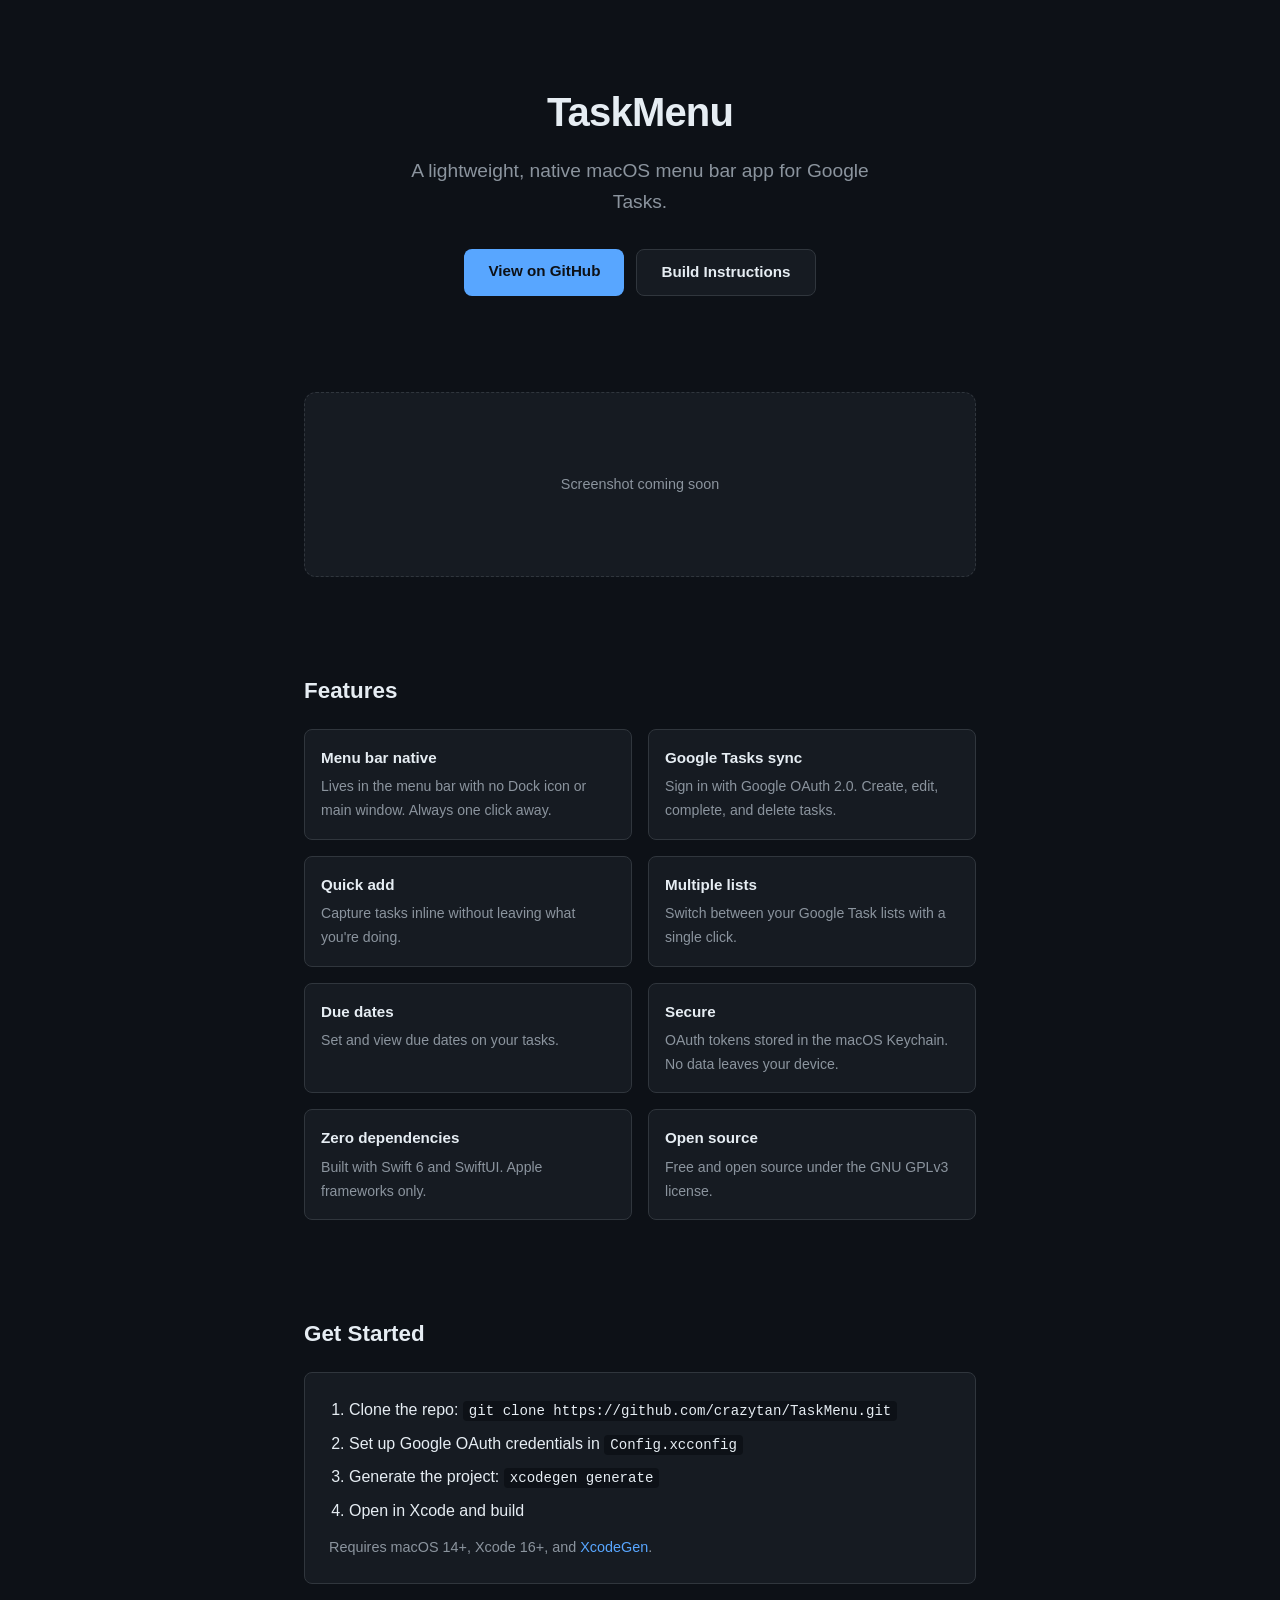
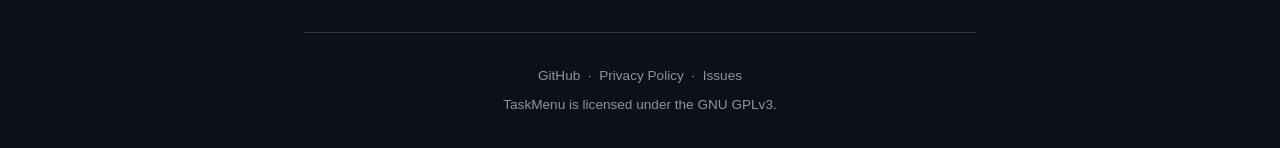
==== docs/index.html @ 393d97d3 "Add privacy policy and GitHub Pages landing page Co-Authored-By: Claude Opus 4.6 <noreply@anthropic." ====
<!DOCTYPE html>
<html lang="en">
<head>
    <meta charset="UTF-8">
    <meta name="viewport" content="width=device-width, initial-scale=1.0">
    <title>TaskMenu — Google Tasks in your Mac menu bar</title>
    <style>
        :root {
            --bg: #0d1117;
            --surface: #161b22;
            --border: #30363d;
            --text: #e6edf3;
            --text-muted: #8b949e;
            --accent: #58a6ff;
            --accent-hover: #79c0ff;
        }

        * {
            margin: 0;
            padding: 0;
            box-sizing: border-box;
        }

        body {
            font-family: -apple-system, BlinkMacSystemFont, "Segoe UI", Helvetica, Arial, sans-serif;
            background: var(--bg);
            color: var(--text);
            line-height: 1.6;
            -webkit-font-smoothing: antialiased;
        }

        a {
            color: var(--accent);
            text-decoration: none;
        }

        a:hover {
            color: var(--accent-hover);
            text-decoration: underline;
        }

        .container {
            max-width: 720px;
            margin: 0 auto;
            padding: 0 24px;
        }

        header {
            padding: 80px 0 48px;
            text-align: center;
        }

        header h1 {
            font-size: 2.5rem;
            font-weight: 700;
            letter-spacing: -0.02em;
            margin-bottom: 12px;
        }

        header .tagline {
            font-size: 1.2rem;
            color: var(--text-muted);
            max-width: 480px;
            margin: 0 auto;
        }

        .cta {
            margin-top: 32px;
            display: flex;
            gap: 12px;
            justify-content: center;
            flex-wrap: wrap;
        }

        .cta a {
            display: inline-block;
            padding: 10px 24px;
            border-radius: 8px;
            font-weight: 600;
            font-size: 0.95rem;
            transition: background 0.2s;
        }

        .cta .primary {
            background: var(--accent);
            color: var(--bg);
        }

        .cta .primary:hover {
            background: var(--accent-hover);
            text-decoration: none;
        }

        .cta .secondary {
            background: var(--surface);
            border: 1px solid var(--border);
            color: var(--text);
        }

        .cta .secondary:hover {
            border-color: var(--text-muted);
            text-decoration: none;
        }

        .screenshot {
            margin: 48px 0;
            text-align: center;
        }

        .screenshot .placeholder {
            background: var(--surface);
            border: 1px dashed var(--border);
            border-radius: 12px;
            padding: 80px 24px;
            color: var(--text-muted);
            font-size: 0.9rem;
        }

        section {
            padding: 48px 0;
        }

        section h2 {
            font-size: 1.4rem;
            font-weight: 600;
            margin-bottom: 20px;
        }

        .features {
            list-style: none;
            display: grid;
            grid-template-columns: 1fr 1fr;
            gap: 16px;
        }

        .features li {
            background: var(--surface);
            border: 1px solid var(--border);
            border-radius: 8px;
            padding: 16px;
            font-size: 0.95rem;
        }

        .features li strong {
            display: block;
            margin-bottom: 4px;
        }

        .features li span {
            color: var(--text-muted);
            font-size: 0.88rem;
        }

        .build-steps {
            background: var(--surface);
            border: 1px solid var(--border);
            border-radius: 8px;
            padding: 24px;
        }

        .build-steps ol {
            padding-left: 20px;
        }

        .build-steps li {
            margin-bottom: 8px;
        }

        .build-steps code {
            background: var(--bg);
            padding: 2px 6px;
            border-radius: 4px;
            font-size: 0.88rem;
        }

        footer {
            border-top: 1px solid var(--border);
            padding: 32px 0;
            text-align: center;
            color: var(--text-muted);
            font-size: 0.85rem;
        }

        footer a {
            color: var(--text-muted);
        }

        footer a:hover {
            color: var(--accent);
        }

        @media (max-width: 600px) {
            header {
                padding: 48px 0 32px;
            }

            header h1 {
                font-size: 1.8rem;
            }

            .features {
                grid-template-columns: 1fr;
            }
        }
    </style>
</head>
<body>
    <div class="container">
        <header>
            <h1>TaskMenu</h1>
            <p class="tagline">A lightweight, native macOS menu bar app for Google Tasks.</p>
            <div class="cta">
                <a href="https://github.com/crazytan/TaskMenu" class="primary">View on GitHub</a>
                <a href="https://github.com/crazytan/TaskMenu#installation" class="secondary">Build Instructions</a>
            </div>
        </header>

        <div class="screenshot">
            <div class="placeholder">
                Screenshot coming soon
            </div>
        </div>

        <section>
            <h2>Features</h2>
            <ul class="features">
                <li>
                    <strong>Menu bar native</strong>
                    <span>Lives in the menu bar with no Dock icon or main window. Always one click away.</span>
                </li>
                <li>
                    <strong>Google Tasks sync</strong>
                    <span>Sign in with Google OAuth 2.0. Create, edit, complete, and delete tasks.</span>
                </li>
                <li>
                    <strong>Quick add</strong>
                    <span>Capture tasks inline without leaving what you're doing.</span>
                </li>
                <li>
                    <strong>Multiple lists</strong>
                    <span>Switch between your Google Task lists with a single click.</span>
                </li>
                <li>
                    <strong>Due dates</strong>
                    <span>Set and view due dates on your tasks.</span>
                </li>
                <li>
                    <strong>Secure</strong>
                    <span>OAuth tokens stored in the macOS Keychain. No data leaves your device.</span>
                </li>
                <li>
                    <strong>Zero dependencies</strong>
                    <span>Built with Swift 6 and SwiftUI. Apple frameworks only.</span>
                </li>
                <li>
                    <strong>Open source</strong>
                    <span>Free and open source under the GNU GPLv3 license.</span>
                </li>
            </ul>
        </section>

        <section>
            <h2>Get Started</h2>
            <div class="build-steps">
                <ol>
                    <li>Clone the repo: <code>git clone https://github.com/crazytan/TaskMenu.git</code></li>
                    <li>Set up Google OAuth credentials in <code>Config.xcconfig</code></li>
                    <li>Generate the project: <code>xcodegen generate</code></li>
                    <li>Open in Xcode and build</li>
                </ol>
                <p style="margin-top: 12px; font-size: 0.9rem; color: var(--text-muted);">
                    Requires macOS 14+, Xcode 16+, and <a href="https://github.com/yonaskolb/XcodeGen">XcodeGen</a>.
                </p>
            </div>
        </section>

        <footer>
            <p>
                <a href="https://github.com/crazytan/TaskMenu">GitHub</a>
                &nbsp;&middot;&nbsp;
                <a href="privacy">Privacy Policy</a>
                &nbsp;&middot;&nbsp;
                <a href="https://github.com/crazytan/TaskMenu/issues">Issues</a>
            </p>
            <p style="margin-top: 8px;">TaskMenu is licensed under the <a href="https://github.com/crazytan/TaskMenu/blob/main/LICENSE">GNU GPLv3</a>.</p>
        </footer>
    </div>
</body>
</html>
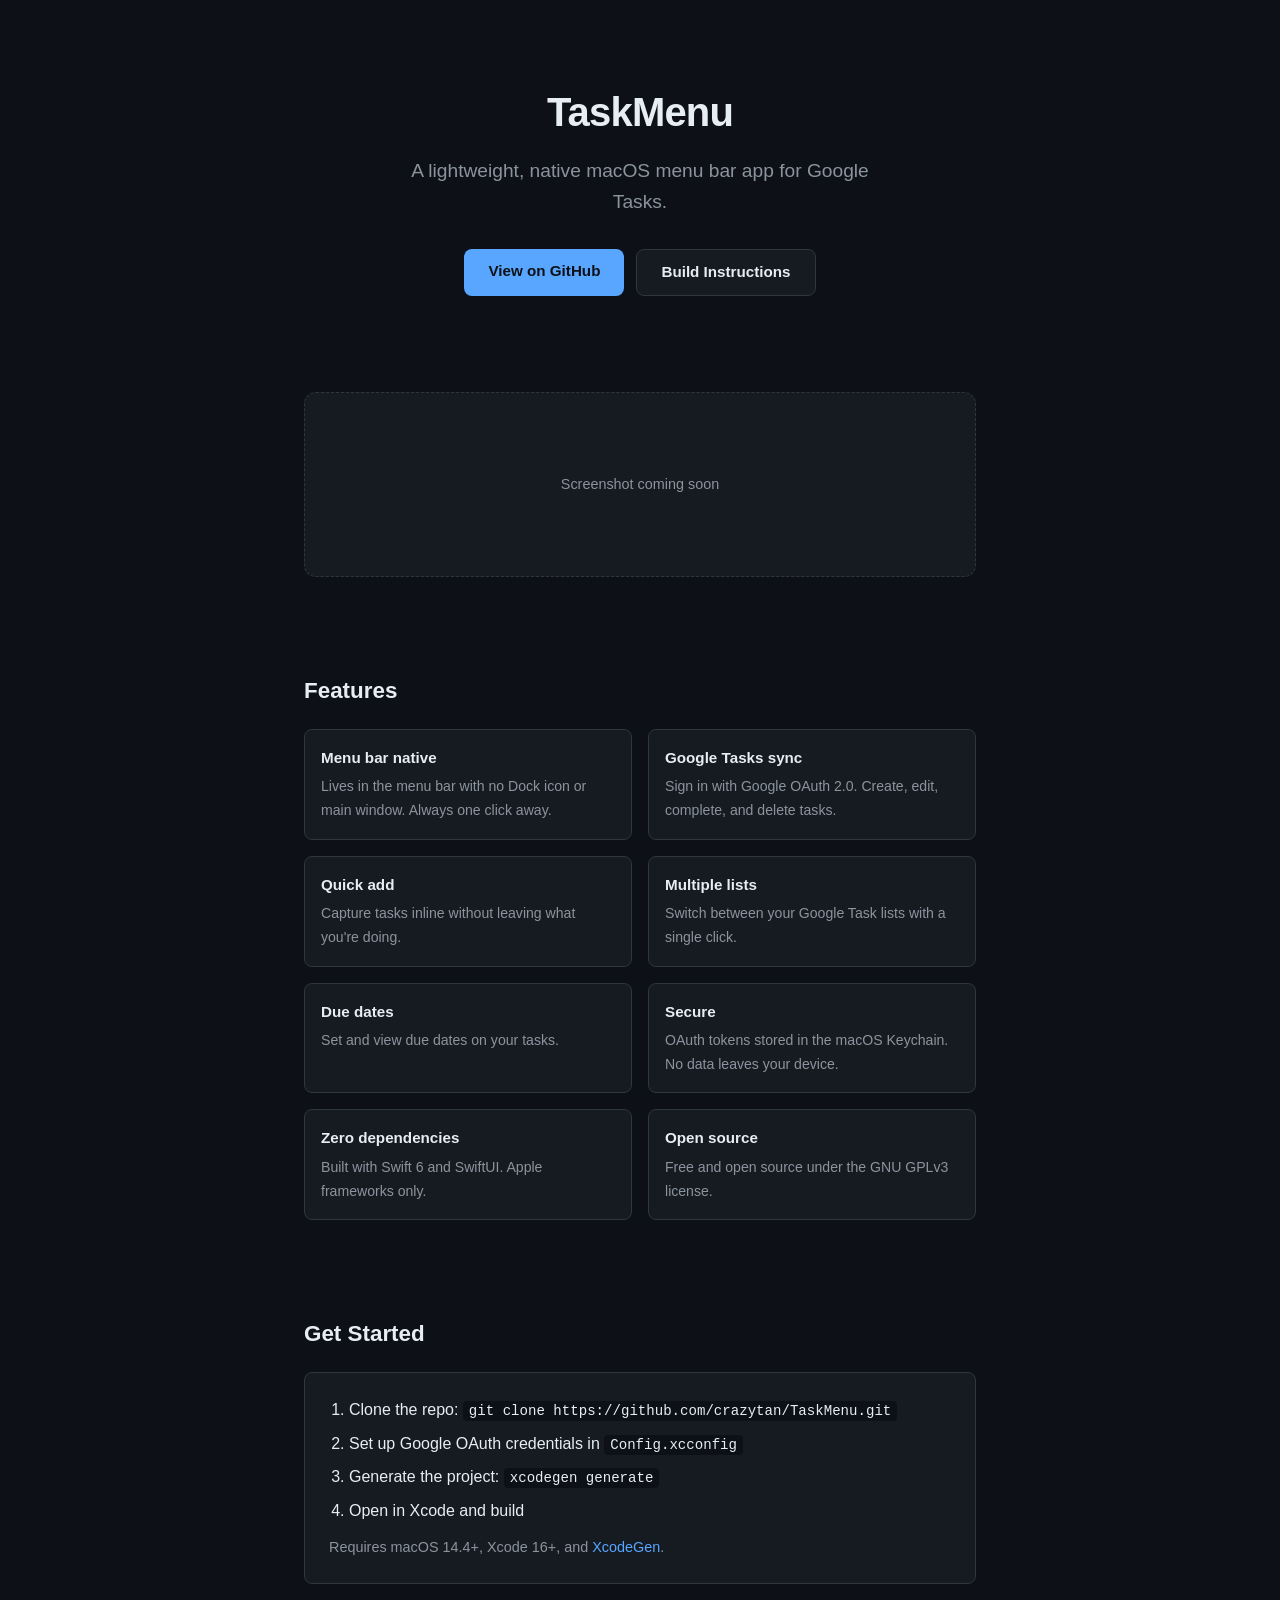
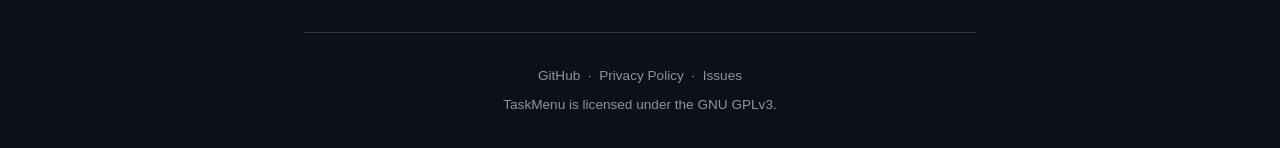
==== commit 57ab43d7: "Address App Review OAuth feedback" ====
--- a/docs/index.html
+++ b/docs/index.html
@@ -269,7 +269,7 @@
                     <li>Open in Xcode and build</li>
                 </ol>
                 <p style="margin-top: 12px; font-size: 0.9rem; color: var(--text-muted);">
-                    Requires macOS 14+, Xcode 16+, and <a href="https://github.com/yonaskolb/XcodeGen">XcodeGen</a>.
+                    Requires macOS 14.4+, Xcode 16+, and <a href="https://github.com/yonaskolb/XcodeGen">XcodeGen</a>.
                 </p>
             </div>
         </section>
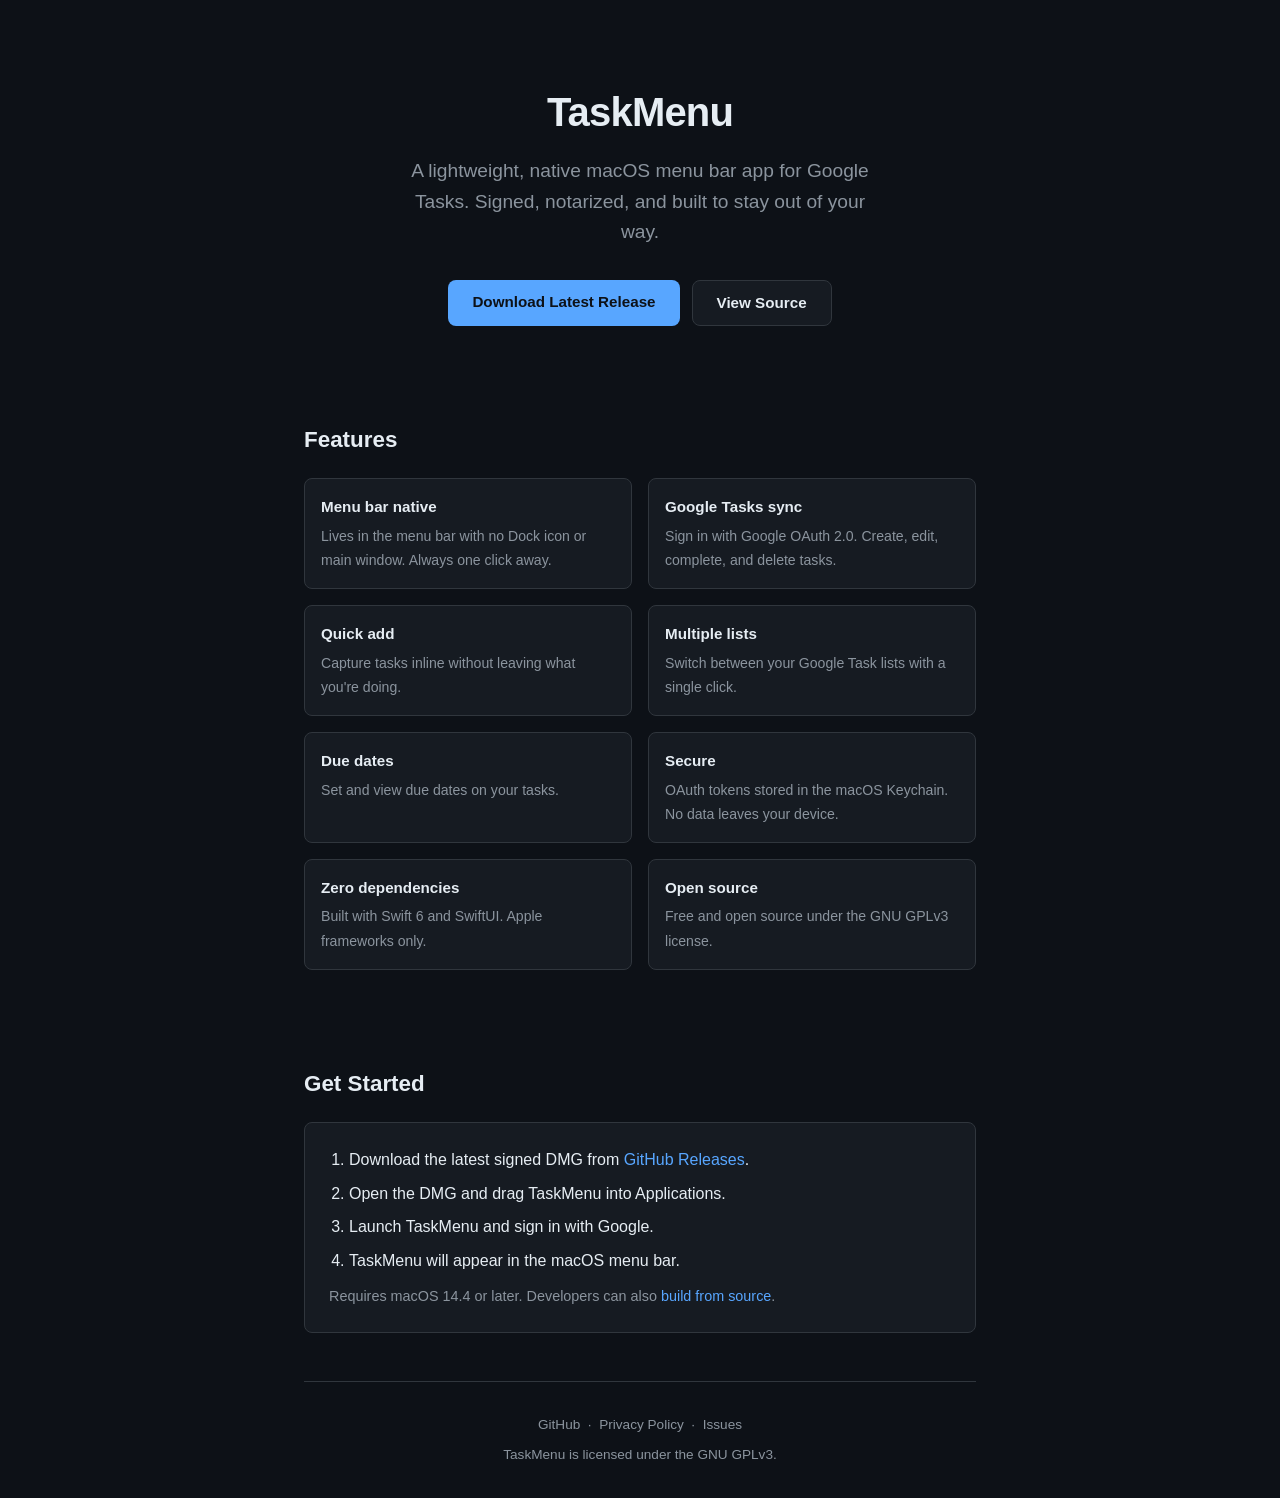
==== commit a92a3c2c: "Update launch wording" ====
--- a/docs/index.html
+++ b/docs/index.html
@@ -208,18 +208,12 @@
     <div class="container">
         <header>
             <h1>TaskMenu</h1>
-            <p class="tagline">A lightweight, native macOS menu bar app for Google Tasks.</p>
+            <p class="tagline">A lightweight, native macOS menu bar app for Google Tasks. Signed, notarized, and built to stay out of your way.</p>
             <div class="cta">
-                <a href="https://github.com/crazytan/TaskMenu" class="primary">View on GitHub</a>
-                <a href="https://github.com/crazytan/TaskMenu#installation" class="secondary">Build Instructions</a>
+                <a href="https://github.com/crazytan/TaskMenu/releases/latest" class="primary">Download Latest Release</a>
+                <a href="https://github.com/crazytan/TaskMenu" class="secondary">View Source</a>
             </div>
         </header>
-
-        <div class="screenshot">
-            <div class="placeholder">
-                Screenshot coming soon
-            </div>
-        </div>
 
         <section>
             <h2>Features</h2>
@@ -263,13 +257,13 @@
             <h2>Get Started</h2>
             <div class="build-steps">
                 <ol>
-                    <li>Clone the repo: <code>git clone https://github.com/crazytan/TaskMenu.git</code></li>
-                    <li>Set up Google OAuth credentials in <code>Config.xcconfig</code></li>
-                    <li>Generate the project: <code>xcodegen generate</code></li>
-                    <li>Open in Xcode and build</li>
+                    <li>Download the latest signed DMG from <a href="https://github.com/crazytan/TaskMenu/releases/latest">GitHub Releases</a>.</li>
+                    <li>Open the DMG and drag TaskMenu into Applications.</li>
+                    <li>Launch TaskMenu and sign in with Google.</li>
+                    <li>TaskMenu will appear in the macOS menu bar.</li>
                 </ol>
                 <p style="margin-top: 12px; font-size: 0.9rem; color: var(--text-muted);">
-                    Requires macOS 14.4+, Xcode 16+, and <a href="https://github.com/yonaskolb/XcodeGen">XcodeGen</a>.
+                    Requires macOS 14.4 or later. Developers can also <a href="https://github.com/crazytan/TaskMenu#installation">build from source</a>.
                 </p>
             </div>
         </section>
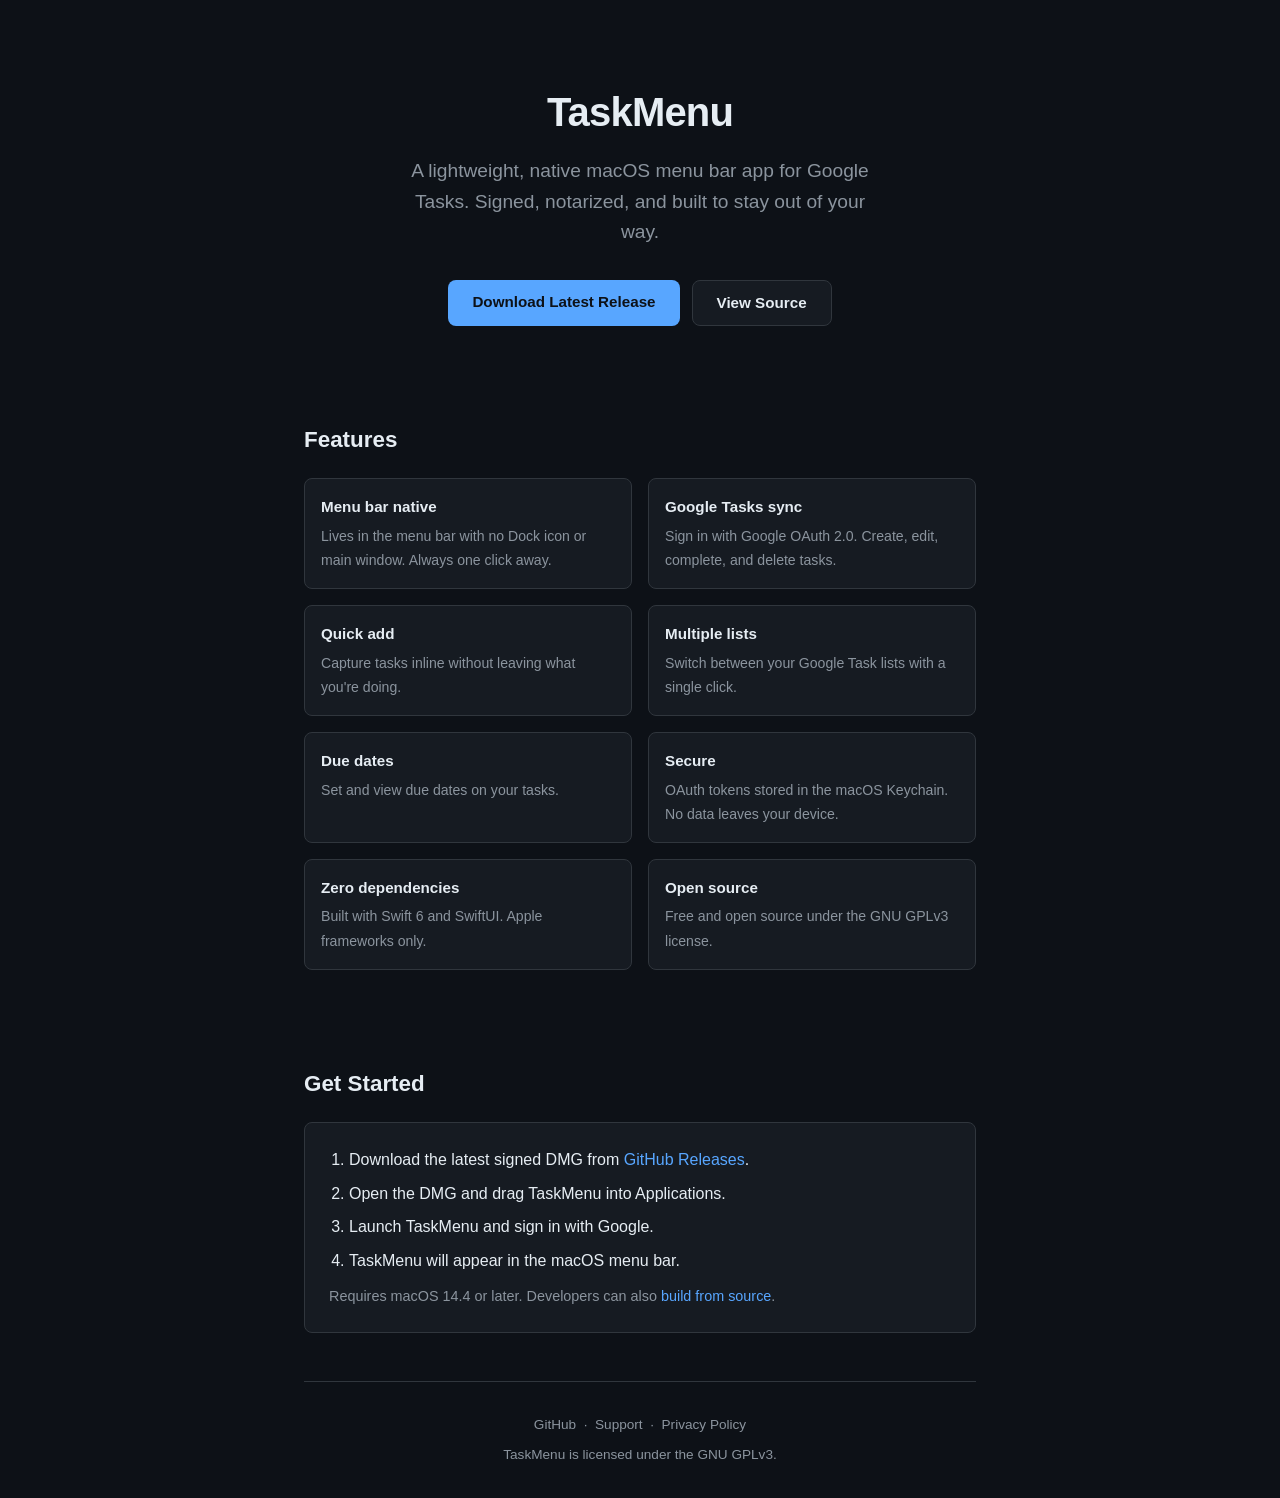
==== commit 6627a056: "Address App Store review feedback" ====
--- a/docs/index.html
+++ b/docs/index.html
@@ -272,9 +272,9 @@
             <p>
                 <a href="https://github.com/crazytan/TaskMenu">GitHub</a>
                 &nbsp;&middot;&nbsp;
+                <a href="support">Support</a>
+                &nbsp;&middot;&nbsp;
                 <a href="privacy">Privacy Policy</a>
-                &nbsp;&middot;&nbsp;
-                <a href="https://github.com/crazytan/TaskMenu/issues">Issues</a>
             </p>
             <p style="margin-top: 8px;">TaskMenu is licensed under the <a href="https://github.com/crazytan/TaskMenu/blob/main/LICENSE">GNU GPLv3</a>.</p>
         </footer>
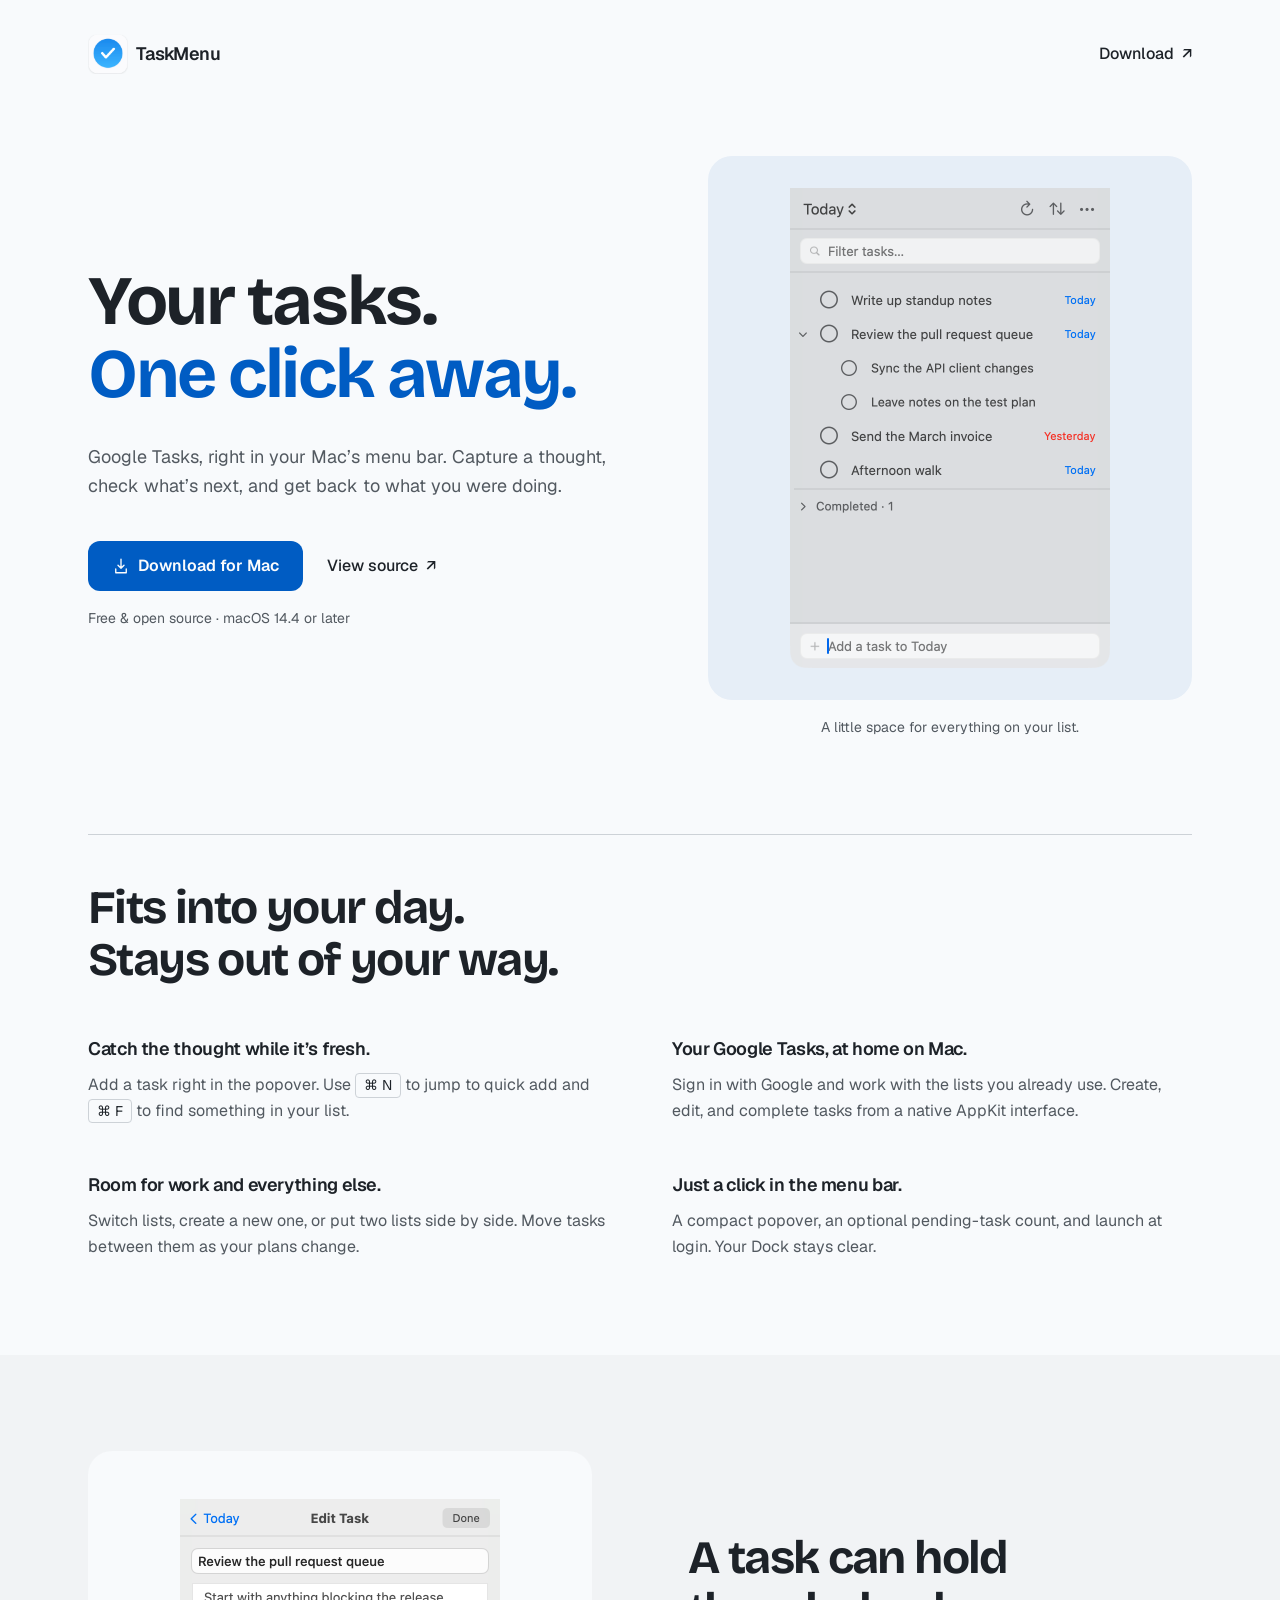
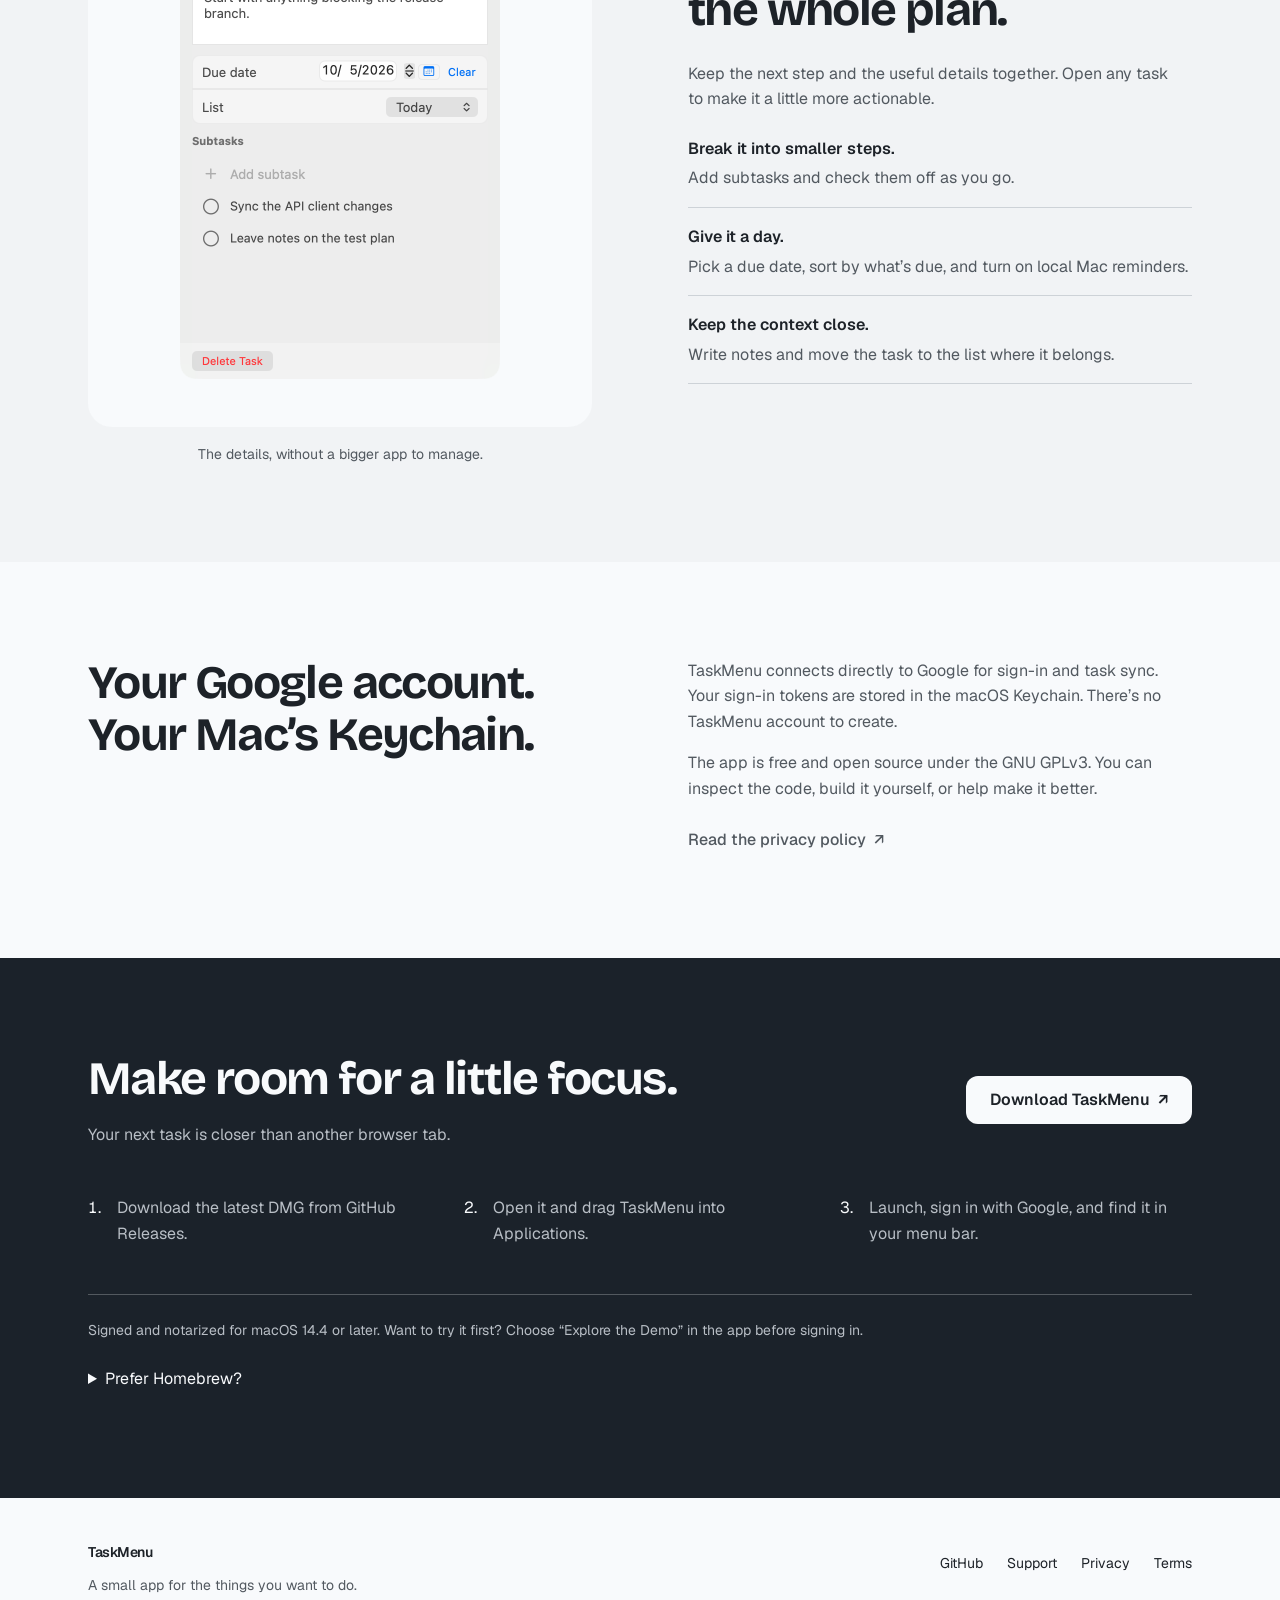
==== commit b76da954: "Redesign TaskMenu website with a native Mac visual tour" ====
--- a/docs/index.html
+++ b/docs/index.html
@@ -1,283 +1,145 @@
 <!DOCTYPE html>
 <html lang="en">
 <head>
-    <meta charset="UTF-8">
-    <meta name="viewport" content="width=device-width, initial-scale=1.0">
-    <title>TaskMenu — Google Tasks in your Mac menu bar</title>
-    <style>
-        :root {
-            --bg: #0d1117;
-            --surface: #161b22;
-            --border: #30363d;
-            --text: #e6edf3;
-            --text-muted: #8b949e;
-            --accent: #58a6ff;
-            --accent-hover: #79c0ff;
-        }
-
-        * {
-            margin: 0;
-            padding: 0;
-            box-sizing: border-box;
-        }
-
-        body {
-            font-family: -apple-system, BlinkMacSystemFont, "Segoe UI", Helvetica, Arial, sans-serif;
-            background: var(--bg);
-            color: var(--text);
-            line-height: 1.6;
-            -webkit-font-smoothing: antialiased;
-        }
-
-        a {
-            color: var(--accent);
-            text-decoration: none;
-        }
-
-        a:hover {
-            color: var(--accent-hover);
-            text-decoration: underline;
-        }
-
-        .container {
-            max-width: 720px;
-            margin: 0 auto;
-            padding: 0 24px;
-        }
-
-        header {
-            padding: 80px 0 48px;
-            text-align: center;
-        }
-
-        header h1 {
-            font-size: 2.5rem;
-            font-weight: 700;
-            letter-spacing: -0.02em;
-            margin-bottom: 12px;
-        }
-
-        header .tagline {
-            font-size: 1.2rem;
-            color: var(--text-muted);
-            max-width: 480px;
-            margin: 0 auto;
-        }
-
-        .cta {
-            margin-top: 32px;
-            display: flex;
-            gap: 12px;
-            justify-content: center;
-            flex-wrap: wrap;
-        }
-
-        .cta a {
-            display: inline-block;
-            padding: 10px 24px;
-            border-radius: 8px;
-            font-weight: 600;
-            font-size: 0.95rem;
-            transition: background 0.2s;
-        }
-
-        .cta .primary {
-            background: var(--accent);
-            color: var(--bg);
-        }
-
-        .cta .primary:hover {
-            background: var(--accent-hover);
-            text-decoration: none;
-        }
-
-        .cta .secondary {
-            background: var(--surface);
-            border: 1px solid var(--border);
-            color: var(--text);
-        }
-
-        .cta .secondary:hover {
-            border-color: var(--text-muted);
-            text-decoration: none;
-        }
-
-        .screenshot {
-            margin: 48px 0;
-            text-align: center;
-        }
-
-        .screenshot .placeholder {
-            background: var(--surface);
-            border: 1px dashed var(--border);
-            border-radius: 12px;
-            padding: 80px 24px;
-            color: var(--text-muted);
-            font-size: 0.9rem;
-        }
-
-        section {
-            padding: 48px 0;
-        }
-
-        section h2 {
-            font-size: 1.4rem;
-            font-weight: 600;
-            margin-bottom: 20px;
-        }
-
-        .features {
-            list-style: none;
-            display: grid;
-            grid-template-columns: 1fr 1fr;
-            gap: 16px;
-        }
-
-        .features li {
-            background: var(--surface);
-            border: 1px solid var(--border);
-            border-radius: 8px;
-            padding: 16px;
-            font-size: 0.95rem;
-        }
-
-        .features li strong {
-            display: block;
-            margin-bottom: 4px;
-        }
-
-        .features li span {
-            color: var(--text-muted);
-            font-size: 0.88rem;
-        }
-
-        .build-steps {
-            background: var(--surface);
-            border: 1px solid var(--border);
-            border-radius: 8px;
-            padding: 24px;
-        }
-
-        .build-steps ol {
-            padding-left: 20px;
-        }
-
-        .build-steps li {
-            margin-bottom: 8px;
-        }
-
-        .build-steps code {
-            background: var(--bg);
-            padding: 2px 6px;
-            border-radius: 4px;
-            font-size: 0.88rem;
-        }
-
-        footer {
-            border-top: 1px solid var(--border);
-            padding: 32px 0;
-            text-align: center;
-            color: var(--text-muted);
-            font-size: 0.85rem;
-        }
-
-        footer a {
-            color: var(--text-muted);
-        }
-
-        footer a:hover {
-            color: var(--accent);
-        }
-
-        @media (max-width: 600px) {
-            header {
-                padding: 48px 0 32px;
-            }
-
-            header h1 {
-                font-size: 1.8rem;
-            }
-
-            .features {
-                grid-template-columns: 1fr;
-            }
-        }
-    </style>
+  <meta charset="UTF-8">
+  <meta name="viewport" content="width=device-width, initial-scale=1">
+  <meta name="theme-color" content="#fafbfc">
+  <meta name="description" content="Google Tasks, one click away in your Mac menu bar. Capture tasks, organize lists, and keep track of due dates with TaskMenu. Free and open source.">
+  <meta property="og:title" content="TaskMenu — Your tasks. One click away.">
+  <meta property="og:description" content="A small, native Mac app for Google Tasks. Free, open source, and right in your menu bar.">
+  <meta property="og:type" content="website">
+  <meta property="og:url" content="https://taskmenu.crazytan.dev/">
+  <meta property="og:image" content="https://taskmenu.crazytan.dev/assets/app-icon.png">
+  <title>TaskMenu — Google Tasks in your Mac menu bar</title>
+  <link rel="canonical" href="https://taskmenu.crazytan.dev/">
+  <link rel="icon" href="assets/app-icon.png" type="image/png">
+  <link rel="preload" href="assets/fonts/bricolage-700.ttf" as="font" type="font/ttf" crossorigin>
+  <link rel="preload" href="assets/fonts/geist-400.ttf" as="font" type="font/ttf" crossorigin>
+  <link rel="stylesheet" href="styles.css">
 </head>
 <body>
-    <div class="container">
-        <header>
-            <h1>TaskMenu</h1>
-            <p class="tagline">A lightweight, native macOS menu bar app for Google Tasks. Signed, notarized, and built to stay out of your way.</p>
-            <div class="cta">
-                <a href="https://github.com/crazytan/TaskMenu/releases/latest" class="primary">Download Latest Release</a>
-                <a href="https://github.com/crazytan/TaskMenu" class="secondary">View Source</a>
-            </div>
-        </header>
+  <a class="skip-link" href="#main">Skip to content</a>
+  <header class="nav wrap">
+    <a class="brand" href="./" aria-label="TaskMenu home">
+      <img src="assets/app-icon.png" width="128" height="128" alt="">
+      TaskMenu
+    </a>
+    <a class="nav-link" href="#download">Download <span aria-hidden="true">↗</span></a>
+  </header>
 
-        <section>
-            <h2>Features</h2>
-            <ul class="features">
-                <li>
-                    <strong>Menu bar native</strong>
-                    <span>Lives in the menu bar with no Dock icon or main window. Always one click away.</span>
-                </li>
-                <li>
-                    <strong>Google Tasks sync</strong>
-                    <span>Sign in with Google OAuth 2.0. Create, edit, complete, and delete tasks.</span>
-                </li>
-                <li>
-                    <strong>Quick add</strong>
-                    <span>Capture tasks inline without leaving what you're doing.</span>
-                </li>
-                <li>
-                    <strong>Multiple lists</strong>
-                    <span>Switch between your Google Task lists with a single click.</span>
-                </li>
-                <li>
-                    <strong>Due dates</strong>
-                    <span>Set and view due dates on your tasks.</span>
-                </li>
-                <li>
-                    <strong>Secure</strong>
-                    <span>OAuth tokens stored in the macOS Keychain. No data leaves your device.</span>
-                </li>
-                <li>
-                    <strong>Zero dependencies</strong>
-                    <span>Built with Swift 6 and SwiftUI. Apple frameworks only.</span>
-                </li>
-                <li>
-                    <strong>Open source</strong>
-                    <span>Free and open source under the GNU GPLv3 license.</span>
-                </li>
-            </ul>
-        </section>
+  <main id="main">
+    <section class="hero wrap" aria-labelledby="hero-title">
+      <div class="hero-copy">
+        <h1 id="hero-title">Your tasks.<span>One click away.</span></h1>
+        <p class="lede">Google Tasks, right in your Mac’s menu bar. Capture a thought, check what’s next, and get back to what you were doing.</p>
+        <div>
+          <div class="actions">
+            <a class="button" href="https://github.com/crazytan/TaskMenu/releases/latest">
+              <svg viewBox="0 0 24 24" fill="none" stroke="currentColor" stroke-width="1.8" stroke-linecap="round" stroke-linejoin="round" aria-hidden="true"><path d="M12 3v12m-4-4 4 4 4-4M5 16v5h14v-5"/></svg>
+              Download for Mac
+            </a>
+            <a class="text-link" href="https://github.com/crazytan/TaskMenu">View source <span aria-hidden="true">↗</span></a>
+          </div>
+          <p class="meta">Free &amp; open source · macOS 14.4 or later</p>
+        </div>
+      </div>
+      <figure class="product-figure">
+        <div class="product-stage">
+          <img src="assets/task-list.png" width="640" height="960" alt="TaskMenu’s Today list with due dates, nested subtasks, a completed section, and an inline Add a task field." fetchpriority="high">
+        </div>
+        <figcaption>A little space for everything on your list.</figcaption>
+      </figure>
+    </section>
 
-        <section>
-            <h2>Get Started</h2>
-            <div class="build-steps">
-                <ol>
-                    <li>Download the latest signed DMG from <a href="https://github.com/crazytan/TaskMenu/releases/latest">GitHub Releases</a>.</li>
-                    <li>Open the DMG and drag TaskMenu into Applications.</li>
-                    <li>Launch TaskMenu and sign in with Google.</li>
-                    <li>TaskMenu will appear in the macOS menu bar.</li>
-                </ol>
-                <p style="margin-top: 12px; font-size: 0.9rem; color: var(--text-muted);">
-                    Requires macOS 14.4 or later. Developers can also <a href="https://github.com/crazytan/TaskMenu#installation">build from source</a>.
-                </p>
-            </div>
-        </section>
+    <section class="overview wrap" aria-labelledby="overview-title">
+      <h2 class="overview-heading" id="overview-title">Fits into your day.<br>Stays out of your way.</h2>
+      <dl class="capabilities">
+        <div>
+          <dt>Catch the thought while it’s fresh.</dt>
+          <dd>Add a task right in the popover. Use <kbd>⌘ N</kbd> to jump to quick add and <kbd>⌘ F</kbd> to find something in your list.</dd>
+        </div>
+        <div>
+          <dt>Your Google Tasks, at home on Mac.</dt>
+          <dd>Sign in with Google and work with the lists you already use. Create, edit, and complete tasks from a native AppKit interface.</dd>
+        </div>
+        <div>
+          <dt>Room for work and everything else.</dt>
+          <dd>Switch lists, create a new one, or put two lists side by side. Move tasks between them as your plans change.</dd>
+        </div>
+        <div>
+          <dt>Just a click in the menu bar.</dt>
+          <dd>A compact popover, an optional pending-task count, and launch at login. Your Dock stays clear.</dd>
+        </div>
+      </dl>
+    </section>
 
-        <footer>
-            <p>
-                <a href="https://github.com/crazytan/TaskMenu">GitHub</a>
-                &nbsp;&middot;&nbsp;
-                <a href="support">Support</a>
-                &nbsp;&middot;&nbsp;
-                <a href="privacy">Privacy Policy</a>
-            </p>
-            <p style="margin-top: 8px;">TaskMenu is licensed under the <a href="https://github.com/crazytan/TaskMenu/blob/main/LICENSE">GNU GPLv3</a>.</p>
-        </footer>
+    <section class="detail-section" aria-labelledby="detail-title">
+      <div class="detail-grid wrap">
+        <div class="detail-copy">
+          <h2 id="detail-title">A task can hold<br>the whole plan.</h2>
+          <p>Keep the next step and the useful details together. Open any task to make it a little more actionable.</p>
+          <ul class="detail-points">
+            <li><strong>Break it into smaller steps.</strong><span>Add subtasks and check them off as you go.</span></li>
+            <li><strong>Give it a day.</strong><span>Pick a due date, sort by what’s due, and turn on local Mac reminders.</span></li>
+            <li><strong>Keep the context close.</strong><span>Write notes and move the task to the list where it belongs.</span></li>
+          </ul>
+        </div>
+        <figure class="product-figure">
+          <div class="product-stage detail-stage">
+            <img src="assets/task-detail.png" width="640" height="960" loading="lazy" alt="TaskMenu’s task editor with notes, a due-date picker, list selection, and subtasks.">
+          </div>
+          <figcaption>The details, without a bigger app to manage.</figcaption>
+        </figure>
+      </div>
+    </section>
+
+    <section class="privacy-note wrap" aria-labelledby="privacy-title">
+      <h2 id="privacy-title">Your Google account.<br>Your Mac’s Keychain.</h2>
+      <div class="privacy-copy">
+        <p>TaskMenu connects directly to Google for sign-in and task sync. Your sign-in tokens are stored in the macOS Keychain. There’s no TaskMenu account to create.</p>
+        <p>The app is free and open source under the GNU GPLv3. You can inspect the code, build it yourself, or help make it better.</p>
+        <a class="text-link" href="privacy.html">Read the privacy policy <span aria-hidden="true">↗</span></a>
+      </div>
+    </section>
+
+    <section class="download" id="download" aria-labelledby="download-title">
+      <div class="wrap">
+        <div class="download-heading">
+          <div>
+            <h2 id="download-title">Make room for a little focus.</h2>
+            <p>Your next task is closer than another browser tab.</p>
+          </div>
+          <a class="button" href="https://github.com/crazytan/TaskMenu/releases/latest">Download TaskMenu <span aria-hidden="true">↗</span></a>
+        </div>
+        <ol class="steps">
+          <li>Download the latest DMG from GitHub Releases.</li>
+          <li>Open it and drag TaskMenu into Applications.</li>
+          <li>Launch, sign in with Google, and find it in your menu bar.</li>
+        </ol>
+        <div class="download-notes">
+          <p>Signed and notarized for macOS 14.4 or later. Want to try it first? Choose “Explore the Demo” in the app before signing in.</p>
+          <details>
+            <summary>Prefer Homebrew?</summary>
+            <pre><code>brew trust --cask crazytan/tap/taskmenu
+brew install --cask crazytan/tap/taskmenu</code></pre>
+            <p>Or follow the <a href="https://github.com/crazytan/TaskMenu#build-from-source">build instructions</a> on GitHub.</p>
+          </details>
+        </div>
+      </div>
+    </section>
+  </main>
+
+  <footer class="footer wrap">
+    <div>
+      <a class="brand" href="./">TaskMenu</a>
+      <p>A small app for the things you want to do.</p>
     </div>
+    <nav aria-label="Footer">
+      <a href="https://github.com/crazytan/TaskMenu">GitHub</a>
+      <a href="support.html">Support</a>
+      <a href="privacy.html">Privacy</a>
+      <a href="terms.html">Terms</a>
+    </nav>
+  </footer>
 </body>
 </html>
--- a/docs/styles.css
+++ b/docs/styles.css
@@ -0,0 +1,230 @@
+/* Hallmark · macrostructure: Workbench · genre: modern-minimal · theme: Coral with preserved brand blue
+ * nav: N9 Edge-aligned minimal · footer: Ft2 Inline rule · enrichment: real app captures, no added chrome
+ * audience: Google Tasks users on Mac · use: download · tone: calm native-Mac
+ * pre-emit critique: P4 H5 E4 S5 R5 V4 · contrast: pass · mobile: pass */
+@import url("tokens.css");
+
+@font-face {
+  font-family: "Bricolage Grotesque";
+  src: url("assets/fonts/bricolage-700.ttf") format("truetype");
+  font-weight: 700;
+  font-style: normal;
+  font-display: swap;
+}
+@font-face {
+  font-family: "Geist";
+  src: url("assets/fonts/geist-400.ttf") format("truetype");
+  font-weight: 400;
+  font-style: normal;
+  font-display: swap;
+}
+@font-face {
+  font-family: "Geist";
+  src: url("assets/fonts/geist-500.ttf") format("truetype");
+  font-weight: 500;
+  font-style: normal;
+  font-display: swap;
+}
+@font-face {
+  font-family: "Geist";
+  src: url("assets/fonts/geist-600.ttf") format("truetype");
+  font-weight: 600;
+  font-style: normal;
+  font-display: swap;
+}
+
+* { box-sizing: border-box; }
+html, body { overflow-x: clip; }
+html { scroll-padding-top: var(--space-xl); }
+body {
+  margin: 0;
+  background: var(--color-paper);
+  color: var(--color-ink);
+  font-family: var(--font-body);
+  font-size: var(--text-base);
+  line-height: 1.6;
+  -webkit-font-smoothing: antialiased;
+}
+img { display: block; max-width: 100%; height: auto; }
+a { color: inherit; text-underline-offset: 0.25em; }
+a:hover { color: var(--color-accent); }
+a:active { text-decoration: underline; }
+a:focus-visible, summary:focus-visible {
+  outline: 3px solid var(--color-focus);
+  outline-offset: 5px;
+}
+h1, h2, h3, p, figure { margin: 0; }
+h1, h2, h3 {
+  font-family: var(--font-display);
+  font-weight: 700;
+  font-style: normal;
+  letter-spacing: -0.035em;
+  line-height: 1.12;
+  overflow-wrap: anywhere;
+  min-width: 0;
+}
+h1 { font-size: var(--text-display); line-height: 1.05; }
+h2 { font-size: var(--text-heading); }
+h3 { font-size: var(--text-lg); letter-spacing: -0.015em; }
+.wrap { width: min(100% - var(--space-2xl), 69rem); margin-inline: auto; }
+.skip-link {
+  position: absolute;
+  top: var(--space-md);
+  left: var(--space-md);
+  padding: var(--space-md);
+  background: var(--color-paper);
+  transform: translateY(-200%);
+}
+.skip-link:focus { transform: none; z-index: 1; }
+.nav {
+  display: flex;
+  align-items: center;
+  justify-content: space-between;
+  gap: var(--space-md);
+  padding-block: var(--space-lg);
+}
+.brand {
+  display: inline-flex;
+  align-items: center;
+  gap: var(--space-sm);
+  font-size: var(--text-lg);
+  font-weight: 600;
+  letter-spacing: -0.035em;
+  text-decoration: none;
+  white-space: nowrap;
+  min-height: 44px;
+}
+.brand img { width: 40px; height: 40px; }
+.nav-link, .text-link {
+  display: inline-flex;
+  align-items: center;
+  gap: var(--space-sm);
+  white-space: nowrap;
+  min-height: 44px;
+  font-weight: 500;
+  text-decoration: none;
+}
+.nav-link:hover, .text-link:hover { text-decoration: underline; }
+.hero {
+  display: grid;
+  gap: var(--space-2xl);
+  padding-block: var(--space-2xl) var(--space-4xl);
+  align-items: center;
+}
+.hero-copy { display: grid; gap: var(--space-lg); }
+.hero h1 span { display: block; color: var(--color-accent); }
+.lede { font-size: var(--text-lg); color: var(--color-muted); max-width: 45ch; }
+.actions {
+  display: flex;
+  flex-wrap: wrap;
+  align-items: center;
+  gap: var(--space-md) var(--space-lg);
+  padding-top: var(--space-sm);
+}
+.button {
+  display: inline-flex;
+  align-items: center;
+  justify-content: center;
+  gap: var(--space-sm);
+  min-height: 48px;
+  padding: var(--space-md) var(--space-lg);
+  border-radius: var(--radius-button);
+  background: var(--color-accent);
+  color: var(--color-accent-ink);
+  text-decoration: none;
+  white-space: nowrap;
+  font-weight: 600;
+  line-height: 1;
+  transition: transform var(--dur-micro) var(--ease-out);
+}
+.button:hover { color: var(--color-accent-ink); background: var(--color-accent-hover); }
+.button:active { transform: translateY(1px); text-decoration: none; }
+.button svg { width: 18px; height: 18px; }
+.meta { font-size: var(--text-sm); color: var(--color-muted); }
+.actions + .meta { margin-top: var(--space-md); }
+.product-figure { display: grid; gap: var(--space-md); }
+.product-stage {
+  background: var(--color-stage);
+  border-radius: var(--radius-stage);
+  padding: var(--space-md);
+  display: grid;
+  place-items: center;
+}
+.product-stage img { width: min(100%, 20rem); }
+figcaption { font-size: var(--text-sm); color: var(--color-muted); text-align: center; }
+.overview {
+  padding-block: var(--space-2xl) var(--space-4xl);
+  border-top: var(--rule-width) solid var(--color-rule);
+}
+.overview-heading { max-width: 25ch; margin-bottom: var(--space-2xl); }
+.capabilities { margin: 0; display: grid; gap: var(--space-2xl) var(--space-3xl); }
+.capabilities div { display: grid; gap: var(--space-sm); }
+.capabilities dt { font-size: var(--text-lg); font-weight: 600; letter-spacing: -0.02em; }
+.capabilities dd { margin: 0; max-width: 47ch; color: var(--color-muted); }
+kbd {
+  display: inline-block;
+  font-family: var(--font-body);
+  font-size: var(--text-sm);
+  border: var(--rule-width) solid var(--color-rule);
+  border-radius: var(--space-xs);
+  padding-inline: var(--space-sm);
+  color: var(--color-ink);
+  white-space: nowrap;
+}
+.detail-section { background: var(--color-surface); padding-block: var(--space-3xl); }
+.detail-grid { display: grid; gap: var(--space-2xl); align-items: center; }
+.detail-stage { background: var(--color-paper); }
+.detail-copy { display: grid; gap: var(--space-lg); }
+.detail-copy > p { max-width: 45ch; color: var(--color-muted); }
+.detail-points { padding: 0; margin: 0; list-style: none; display: grid; gap: var(--space-md); }
+.detail-points li { padding-bottom: var(--space-md); border-bottom: var(--rule-width) solid var(--color-rule); }
+.detail-points strong { display: block; font-weight: 600; margin-bottom: var(--space-xs); }
+.detail-points span { display: block; color: var(--color-muted); }
+.privacy-note { display: grid; gap: var(--space-xl); padding-block: var(--space-4xl); }
+.privacy-note h2 { max-width: 20ch; }
+.privacy-copy { display: grid; gap: var(--space-md); max-width: 50ch; color: var(--color-muted); }
+.download { background: var(--color-dark); color: var(--color-paper); padding-block: var(--space-3xl); }
+.download-heading { display: grid; gap: var(--space-lg); align-items: center; }
+.download-heading p { margin-top: var(--space-md); color: var(--color-dark-muted); }
+.download .button { background: var(--color-paper); color: var(--color-ink); }
+.download .button:hover { background: var(--color-stage); color: var(--color-ink); }
+.download a:hover { color: var(--color-paper); }
+.download a:focus-visible, .download summary:focus-visible { outline-color: var(--color-paper); }
+.steps { padding: 0; margin: var(--space-2xl) 0; list-style: none; counter-reset: install; display: grid; gap: var(--space-lg); }
+.steps li { counter-increment: install; display: flex; align-items: baseline; gap: var(--space-md); color: var(--color-dark-muted); }
+.steps li::before { content: counter(install) "."; color: var(--color-paper); font-variant-numeric: tabular-nums; }
+.download-notes { border-top: var(--rule-width) solid var(--color-dark-rule); padding-top: var(--space-lg); }
+.download-notes > p { font-size: var(--text-sm); color: var(--color-dark-muted); }
+details { margin-top: var(--space-md); }
+summary { cursor: pointer; width: fit-content; min-height: 44px; padding-block: var(--space-sm); }
+summary:hover { text-decoration: underline; text-underline-offset: 0.25em; }
+summary:active { color: var(--color-dark-muted); }
+pre { margin: var(--space-sm) 0 var(--space-md); white-space: pre-wrap; overflow-wrap: anywhere; font-family: var(--font-mono); font-size: var(--text-sm); line-height: 1.8; }
+.download details p { color: var(--color-dark-muted); font-size: var(--text-sm); }
+.footer { padding-block: var(--space-xl); display: flex; flex-wrap: wrap; justify-content: space-between; gap: var(--space-lg); }
+.footer p { color: var(--color-muted); font-size: var(--text-sm); }
+.footer nav { display: flex; flex-wrap: wrap; column-gap: var(--space-lg); align-items: center; }
+.footer a { display: inline-flex; align-items: center; min-height: 44px; white-space: nowrap; font-size: var(--text-sm); text-decoration: none; }
+.footer a:hover { text-decoration: underline; }
+@media (min-width: 40rem) {
+  .wrap { width: min(100% - var(--space-3xl), 69rem); }
+  .product-stage { padding: var(--space-2xl); }
+  .capabilities { grid-template-columns: repeat(2, minmax(0, 1fr)); }
+  .steps { grid-template-columns: repeat(3, minmax(0, 1fr)); }
+}
+@media (min-width: 60rem) {
+  .nav { padding-block: var(--space-xl); }
+  .hero { grid-template-columns: minmax(0, 1.15fr) minmax(0, 1fr); gap: var(--space-3xl); padding-block: var(--space-2xl) var(--space-4xl); }
+  .hero-copy { gap: var(--space-xl); }
+  .hero .product-stage { padding-block: var(--space-xl); }
+  .detail-grid { grid-template-columns: minmax(0, 1fr) minmax(0, 1fr); gap: var(--space-4xl); }
+  .detail-copy { order: 2; }
+  .detail-section { padding-block: var(--space-4xl); }
+  .privacy-note { grid-template-columns: minmax(0, 1fr) minmax(0, 1fr); gap: var(--space-4xl); }
+  .download { padding-block: var(--space-4xl); }
+  .download-heading { grid-template-columns: minmax(0, 1fr) auto; gap: var(--space-2xl); }
+}
+@media (prefers-reduced-motion: reduce) {
+  .button { transition: none; }
+  .button:active { transform: none; }
+}
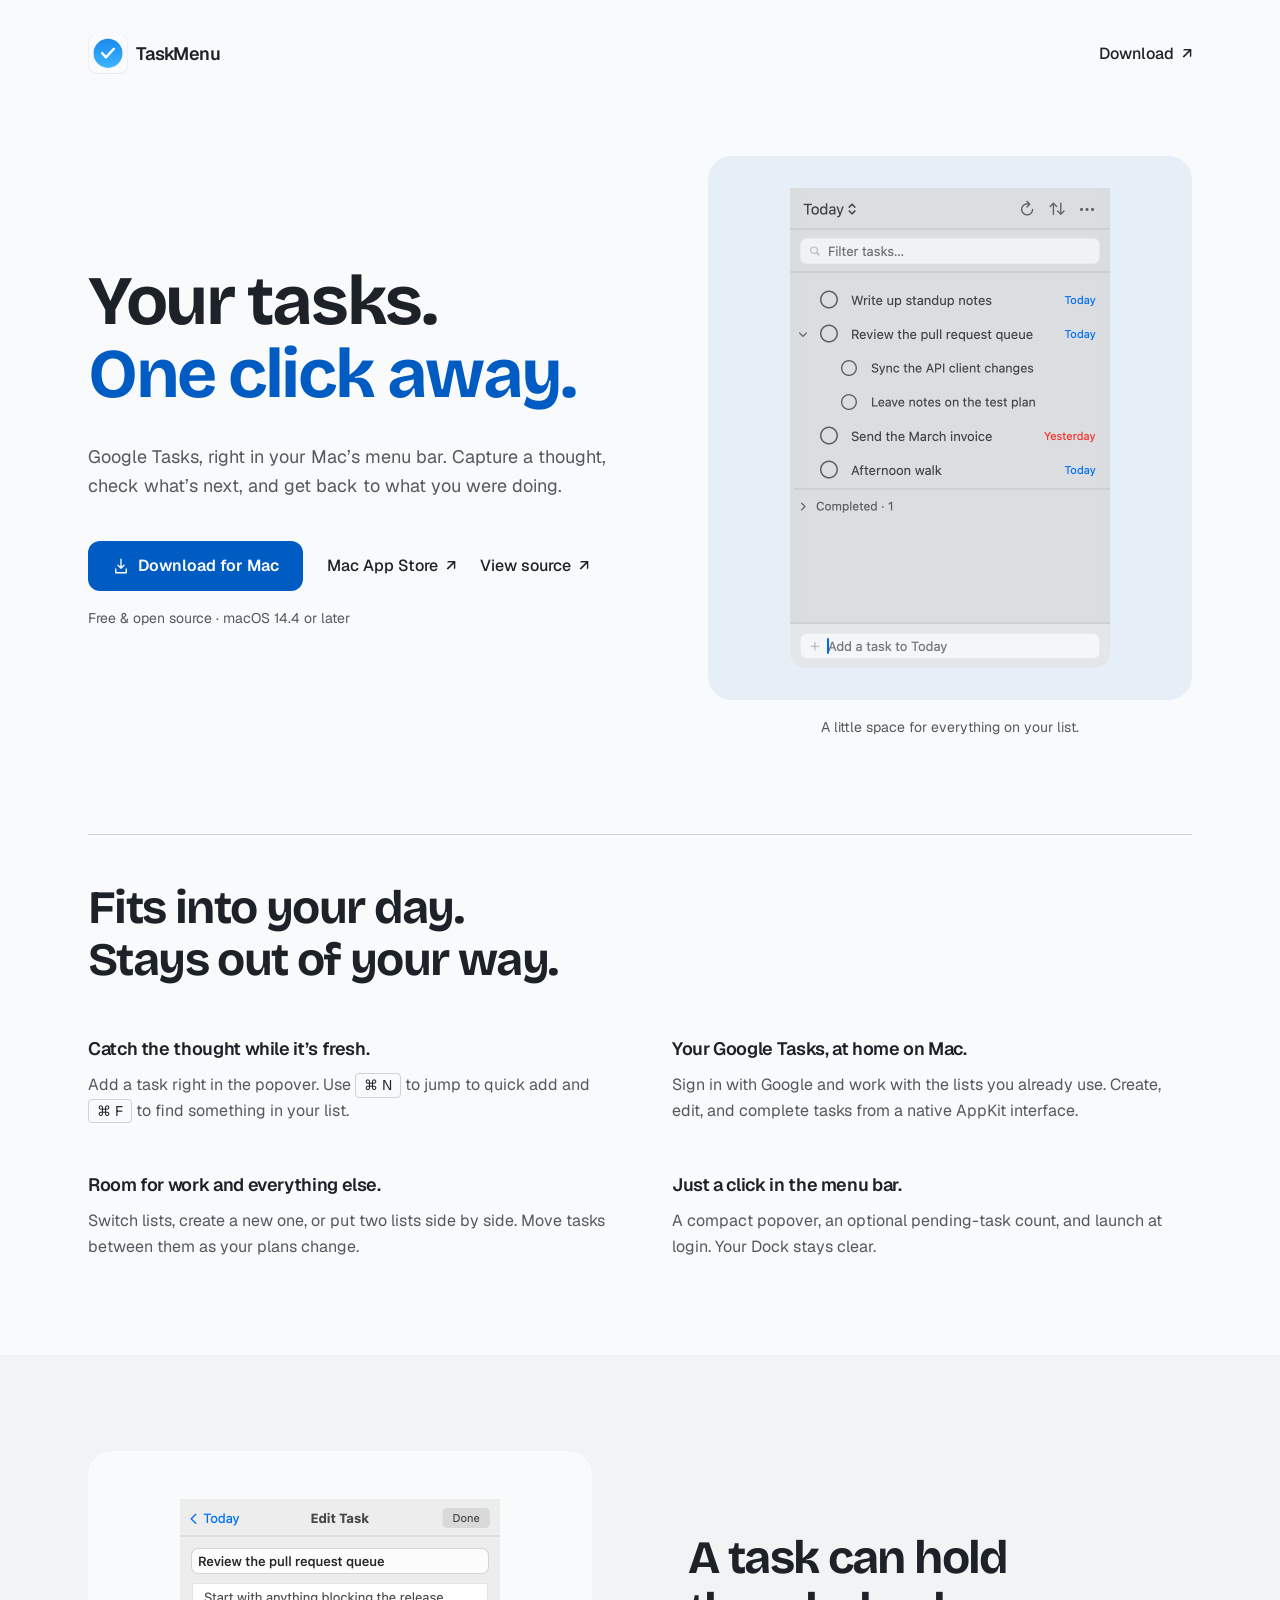
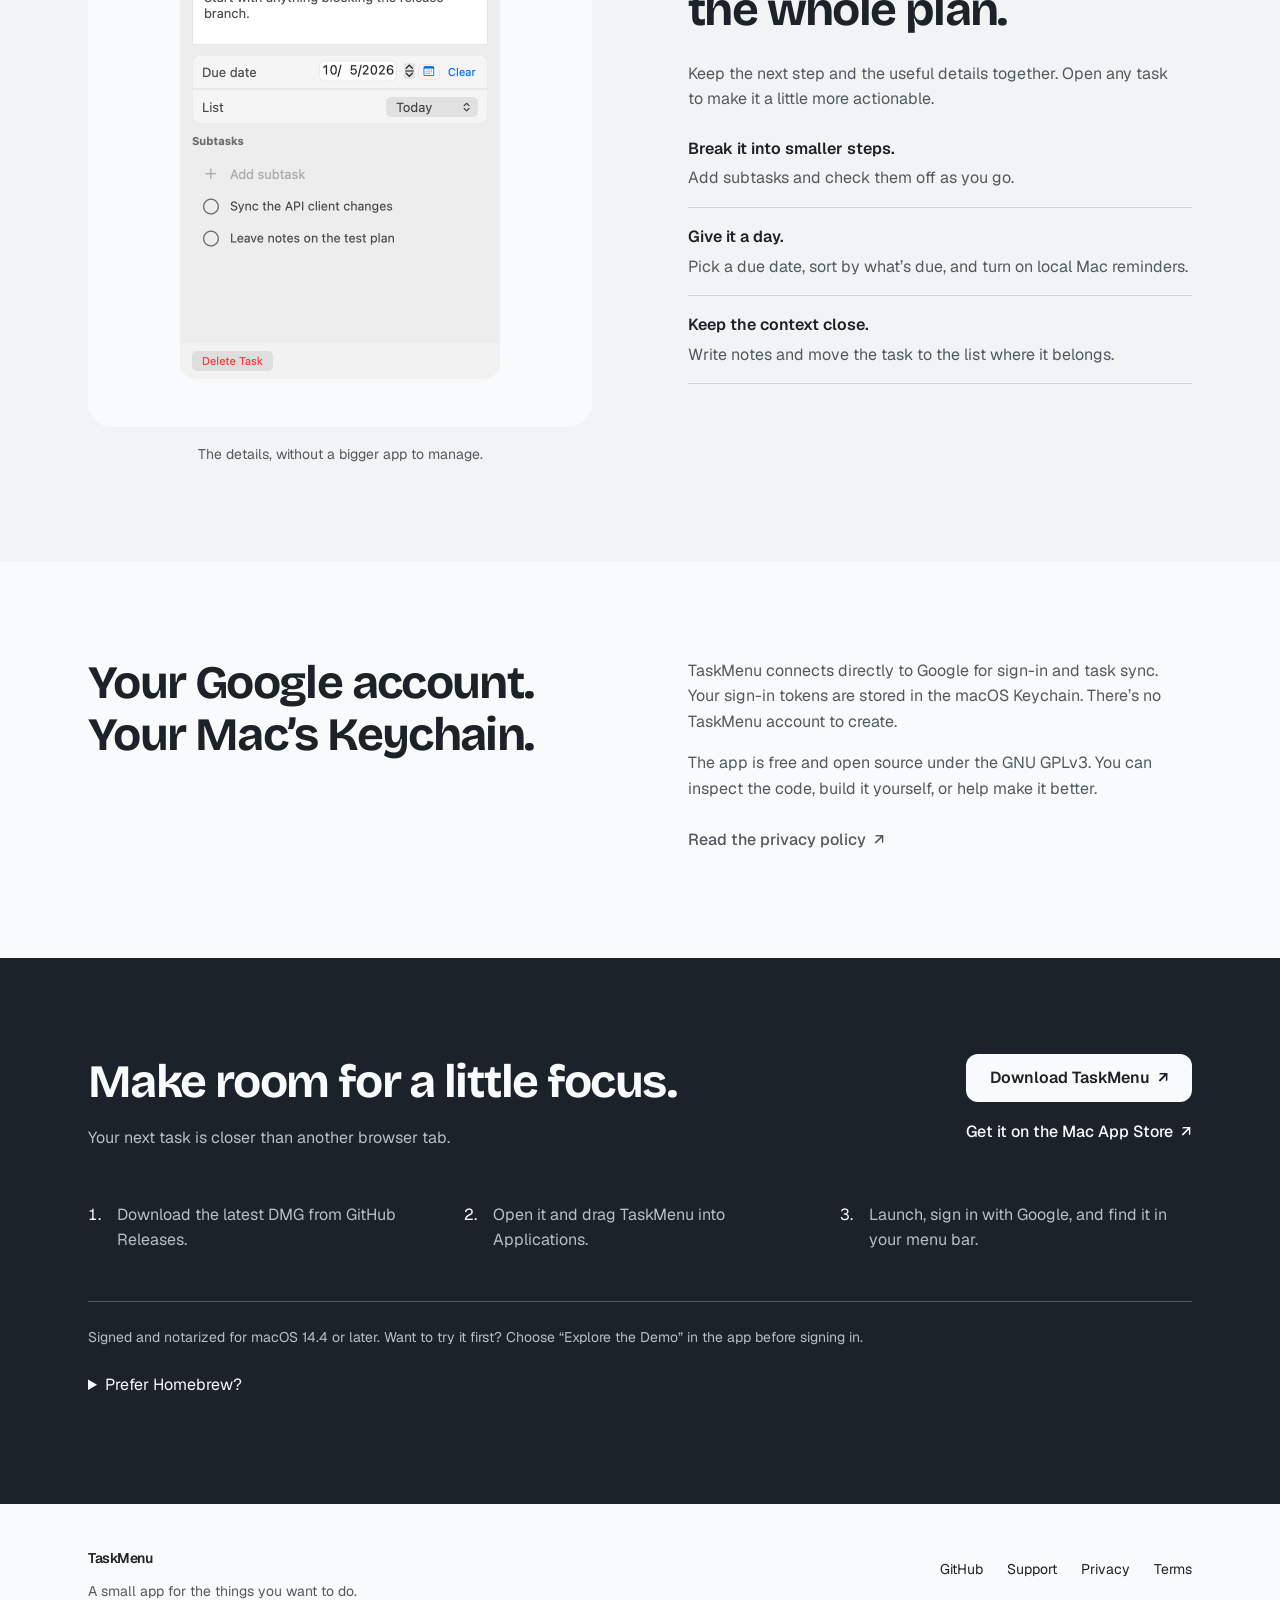
==== commit 1ef2b239: "Add Mac App Store links to homepage" ====
--- a/docs/index.html
+++ b/docs/index.html
@@ -38,6 +38,7 @@
               <svg viewBox="0 0 24 24" fill="none" stroke="currentColor" stroke-width="1.8" stroke-linecap="round" stroke-linejoin="round" aria-hidden="true"><path d="M12 3v12m-4-4 4 4 4-4M5 16v5h14v-5"/></svg>
               Download for Mac
             </a>
+            <a class="text-link" href="https://apps.apple.com/app/taskmenu/id6763780237">Mac App Store <span aria-hidden="true">↗</span></a>
             <a class="text-link" href="https://github.com/crazytan/TaskMenu">View source <span aria-hidden="true">↗</span></a>
           </div>
           <p class="meta">Free &amp; open source · macOS 14.4 or later</p>
@@ -109,7 +110,10 @@
             <h2 id="download-title">Make room for a little focus.</h2>
             <p>Your next task is closer than another browser tab.</p>
           </div>
-          <a class="button" href="https://github.com/crazytan/TaskMenu/releases/latest">Download TaskMenu <span aria-hidden="true">↗</span></a>
+          <div class="download-actions">
+            <a class="button" href="https://github.com/crazytan/TaskMenu/releases/latest">Download TaskMenu <span aria-hidden="true">↗</span></a>
+            <a class="text-link" href="https://apps.apple.com/app/taskmenu/id6763780237">Get it on the Mac App Store <span aria-hidden="true">↗</span></a>
+          </div>
         </div>
         <ol class="steps">
           <li>Download the latest DMG from GitHub Releases.</li>
--- a/docs/styles.css
+++ b/docs/styles.css
@@ -186,6 +186,7 @@
 .download { background: var(--color-dark); color: var(--color-paper); padding-block: var(--space-3xl); }
 .download-heading { display: grid; gap: var(--space-lg); align-items: center; }
 .download-heading p { margin-top: var(--space-md); color: var(--color-dark-muted); }
+.download-actions { display: grid; gap: var(--space-sm); justify-items: start; }
 .download .button { background: var(--color-paper); color: var(--color-ink); }
 .download .button:hover { background: var(--color-stage); color: var(--color-ink); }
 .download a:hover { color: var(--color-paper); }
